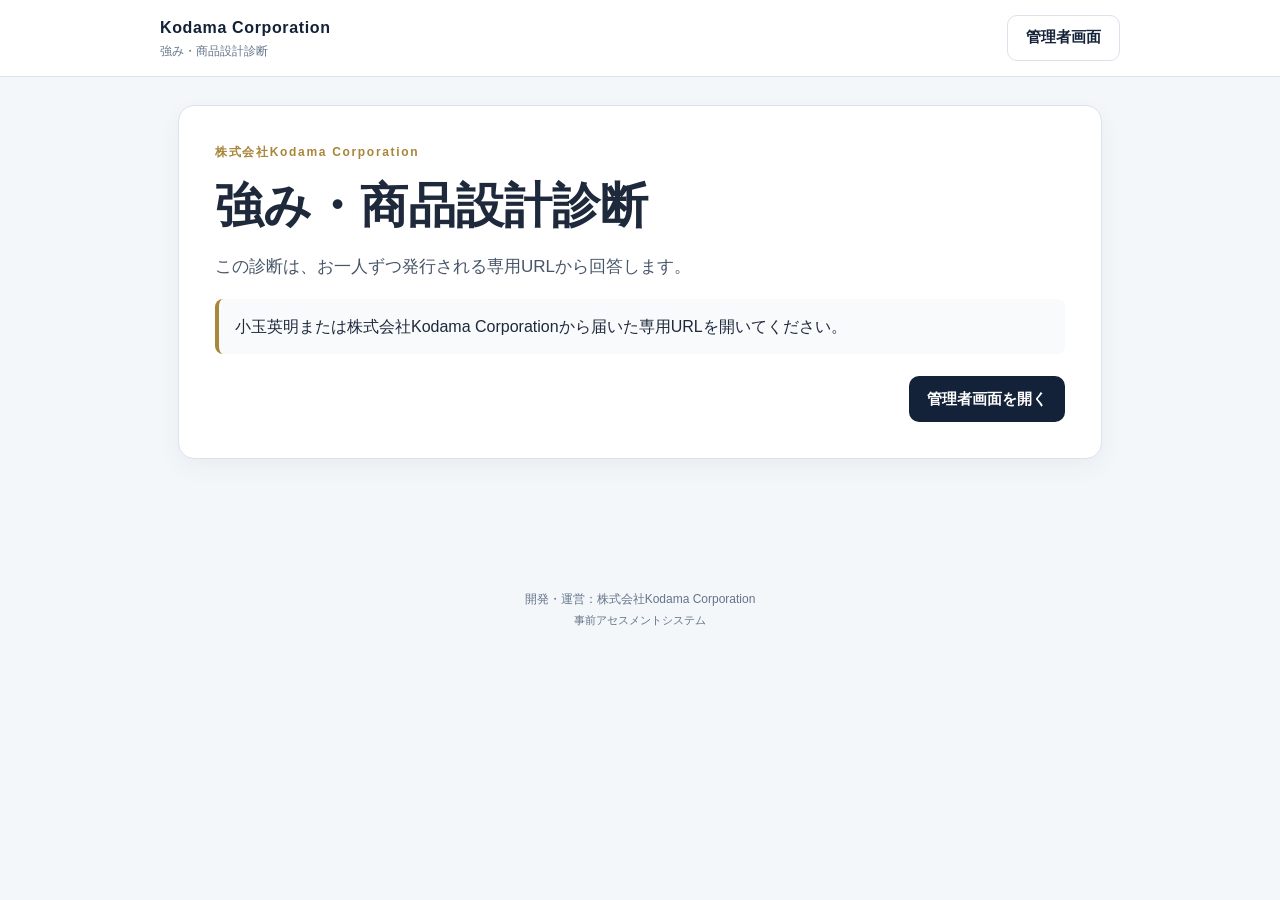
==== index.html @ 5e02e9e6 "Load detailed portrait PDF report" ====
<!doctype html>
<html lang="ja">
<head>
<meta charset="utf-8">
<meta name="viewport" content="width=device-width,initial-scale=1,viewport-fit=cover">
<meta name="robots" content="noindex,nofollow">
<meta http-equiv="Cache-Control" content="no-cache, no-store, must-revalidate">
<meta http-equiv="Pragma" content="no-cache">
<meta http-equiv="Expires" content="0">
<meta name="theme-color" content="#132238">
<title>強み・商品設計診断｜株式会社Kodama Corporation</title>
<link rel="stylesheet" href="styles.css?v=20260724-3">
<link rel="stylesheet" href="styles-addon.css?v=20260727-4">
<script defer src="questions.js?v=20260724-3"></script>
<script defer src="cloud.js?v=20260726-3"></script>
<script defer src="app-core.js?v=20260724-3"></script>
<script defer src="app-forms.js?v=20260727-1"></script>
<script defer src="app-results.js?v=20260726-3"></script>
<script defer src="pdf-report.js?v=20260727-1"></script>
</head>
<body>
<header class="site-header">
  <div><div class="brand">Kodama Corporation</div><div class="service">強み・商品設計診断</div></div>
  <button id="adminBtn" class="ghost" type="button">管理者画面</button>
</header>
<main id="app" class="container">
  <section class="card hero">
    <div class="eyebrow">株式会社Kodama Corporation</div>
    <h1>強み・商品設計診断</h1>
    <p>安全な接続を準備しています。</p>
  </section>
</main>
<footer>開発・運営：株式会社Kodama Corporation<br><span style="font-size:11px">事前アセスメントシステム</span></footer>
<noscript><div class="noscript">この診断にはJavaScriptが必要です。Safariで開いてください。</div></noscript>
</body>
</html>
---- styles.css ----
:root{--navy:#132238;--ink:#1e293b;--muted:#64748b;--line:#dbe2ea;--bg:#f4f7fa;--gold:#a8863a;--white:#fff;--danger:#9f1239}
*{box-sizing:border-box}body{margin:0;font-family:-apple-system,BlinkMacSystemFont,"Segoe UI","Noto Sans JP",sans-serif;background:var(--bg);color:var(--ink);line-height:1.7}
.site-header{position:sticky;top:0;z-index:5;background:rgba(255,255,255,.96);border-bottom:1px solid var(--line);padding:14px max(18px,calc((100vw - 960px)/2));display:flex;align-items:center;justify-content:space-between}.brand{font-weight:700;color:var(--navy);letter-spacing:.04em}.service{font-size:12px;color:var(--muted)}
.container{max-width:960px;margin:28px auto;padding:0 18px 60px}.card{background:var(--white);border:1px solid var(--line);border-radius:16px;padding:24px;box-shadow:0 8px 24px rgba(19,34,56,.05);margin-bottom:18px}.hero{padding:36px}.eyebrow{font-size:12px;letter-spacing:.14em;color:var(--gold);font-weight:700}.hero h1{font-size:clamp(28px,5vw,48px);line-height:1.25;margin:.3em 0}.lead{font-size:17px;color:#475569}.notice{background:#f8fafc;border-left:4px solid var(--gold);padding:14px 16px;border-radius:8px;margin:16px 0}.warning{background:#fff7ed;border-left-color:#c2410c}.progress{height:8px;background:#e2e8f0;border-radius:999px;overflow:hidden;margin:12px 0 24px}.progress>div{height:100%;background:var(--navy)}
button{min-height:46px;border:0;border-radius:10px;padding:12px 18px;font-weight:700;cursor:pointer;background:var(--navy);color:#fff;font-size:15px;touch-action:manipulation;-webkit-tap-highlight-color:transparent}.ghost{background:#fff;color:var(--navy);border:1px solid var(--line)}.secondary{background:#e2e8f0;color:var(--ink)}.danger{background:var(--danger)}.actions{display:flex;gap:10px;flex-wrap:wrap;margin-top:22px;justify-content:space-between}.actions .right{display:flex;gap:10px;flex-wrap:wrap}
label{display:block;font-weight:700;margin:14px 0 6px}input,select,textarea{width:100%;padding:12px 13px;border:1px solid #cbd5e1;border-radius:9px;background:#fff;font:inherit;color:var(--ink)}textarea{min-height:120px;resize:vertical}.grid2{display:grid;grid-template-columns:1fr 1fr;gap:16px}.question{padding:18px 0;border-bottom:1px solid #eef2f7}.question:last-child{border-bottom:0}.qtext{font-weight:700;margin-bottom:10px}.scale{display:grid;grid-template-columns:repeat(5,1fr);gap:7px}.scale label{font-weight:500;margin:0;text-align:center;border:1px solid var(--line);padding:9px 4px;border-radius:9px;font-size:12px;cursor:pointer}.scale input{width:auto;display:block;margin:0 auto 5px}.twenty-row{display:grid;grid-template-columns:42px 1fr;gap:8px;align-items:start;margin:9px 0}.twenty-row span{padding-top:11px;color:var(--muted)}
.result-grid{display:grid;grid-template-columns:1fr 1fr;gap:24px;align-items:center}.score-list{display:grid;gap:10px}.score-item{display:grid;grid-template-columns:1fr 55px;gap:10px;padding:10px 0;border-bottom:1px solid var(--line)}.score-num{font-size:24px;font-weight:800;color:var(--navy);text-align:right}.pill{display:inline-block;padding:3px 8px;border-radius:99px;background:#eef2f7;font-size:12px}.admin-table{width:100%;border-collapse:collapse;font-size:14px}.admin-table th,.admin-table td{text-align:left;padding:10px;border-bottom:1px solid var(--line);vertical-align:top}.admin-table th{color:var(--muted)}.small{font-size:12px;color:var(--muted)}details{border:1px solid var(--line);border-radius:10px;padding:10px 14px;margin:12px 0}summary{font-weight:700;cursor:pointer}.status{font-weight:700;color:var(--gold)}
footer{text-align:center;padding:24px;color:var(--muted);font-size:12px}.noscript{margin:20px;padding:16px;background:#fff7ed}@media(max-width:700px){.grid2,.result-grid{grid-template-columns:1fr}.card{padding:18px}.hero{padding:24px}.scale{grid-template-columns:1fr}.scale label{display:flex;align-items:center;text-align:left;gap:9px}.scale input{margin:0}.admin-table{font-size:12px}.admin-table th:nth-child(3),.admin-table td:nth-child(3){display:none}.site-header{padding-top:max(14px,env(safe-area-inset-top))}}
@media print{.site-header,footer,.no-print,.actions{display:none!important}body{background:#fff}.container{max-width:none;margin:0;padding:0}.card{box-shadow:none;border:0}.admin-only{display:none!important}}

.cloud-state{font-size:12px;color:var(--muted);text-align:right;margin-top:-34px;margin-bottom:12px}
.button-link{display:inline-flex;align-items:center;justify-content:center;min-height:46px;border-radius:10px;padding:12px 18px;font-weight:700;text-decoration:none;background:#e2e8f0;color:var(--ink)}
.issued-card{border-color:#c8b06b;background:#fffdf7}
button:disabled{opacity:.55;cursor:wait}
@media(max-width:700px){.cloud-state{margin-top:0;text-align:left}.issued-card input{font-size:12px}}
---- styles-addon.css ----
.cloud-state{font-size:12px;color:var(--muted);text-align:right;margin-top:-34px;margin-bottom:12px}
.button-link{display:inline-flex;align-items:center;justify-content:center;min-height:46px;border-radius:10px;padding:12px 18px;font-weight:700;text-decoration:none;background:#e2e8f0;color:var(--ink)}
.issued-card{border-color:#c8b06b;background:#fffdf7}
button:disabled{opacity:.55;cursor:wait}
.pdf-sheet{display:none}
@media(max-width:700px){.cloud-state{margin-top:0;text-align:left}.issued-card input{font-size:12px}}

.admin-hero,.detail-head,.admin-list-head{display:flex;align-items:flex-start;justify-content:space-between;gap:24px}
.admin-primary-actions,.admin-filters,.detail-actions,.row-actions,.url-box{display:flex;align-items:center;gap:10px;flex-wrap:wrap}
.admin-stats{display:grid;grid-template-columns:repeat(4,minmax(0,1fr));gap:14px;margin:18px 0}
.stat-card{background:#fff;border:1px solid #dbe2ea;border-radius:14px;padding:18px 20px;box-shadow:0 8px 22px rgba(19,34,56,.05)}
.stat-card span{display:block;color:var(--muted);font-size:13px;margin-bottom:8px}
.stat-card strong{display:block;color:var(--ink);font-size:30px;line-height:1}
.admin-filters input{min-width:280px}
.admin-filters select{min-height:46px;border:1px solid #cbd5e1;border-radius:10px;background:#fff;padding:0 36px 0 12px;color:var(--ink)}
.admin-table-wrap{overflow:auto;margin-top:16px}
.admin-table{min-width:980px}
.row-actions{justify-content:flex-end}
.danger-button{background:#fff;color:#9f2f2f;border:1px solid #e2b8b8}
.danger-button:hover{background:#fff5f5}
.status-badge{display:inline-flex;align-items:center;border-radius:999px;padding:5px 10px;font-size:12px;font-weight:700;white-space:nowrap}
.status-completed{background:#e8f6ef;color:#216e49}
.status-in_progress{background:#fff4d6;color:#875f00}
.status-pending{background:#eef2f7;color:#526174}
.url-box input{flex:1;min-width:260px}
.admin-empty{text-align:center;padding:36px 12px;color:var(--muted)}
.detail-card{scroll-margin-top:20px}
.detail-actions{padding:12px 0 22px;border-bottom:1px solid #e2e8f0;margin-bottom:24px}
.sr-only{position:absolute!important;width:1px!important;height:1px!important;padding:0!important;margin:-1px!important;overflow:hidden!important;clip:rect(0,0,0,0)!important;white-space:nowrap!important;border:0!important}
@media(max-width:860px){
  .admin-stats{grid-template-columns:repeat(2,minmax(0,1fr))}
  .admin-hero,.admin-list-head{display:block}
  .admin-primary-actions,.admin-filters{margin-top:16px}
  .admin-filters input{min-width:0;width:100%}
}
@media(max-width:520px){
  .admin-stats{gap:10px}
  .stat-card{padding:14px}
  .stat-card strong{font-size:26px}
  .admin-primary-actions>*{flex:1}
  .url-box{display:block}
  .url-box input,.url-box button{width:100%;margin-top:8px}
}

@media print{
  @page{size:A4 portrait;margin:5mm}
  html,body{width:210mm!important;height:297mm!important;margin:0!important;padding:0!important;background:#fff!important;overflow:hidden!important;-webkit-print-color-adjust:exact!important;print-color-adjust:exact!important}
  body>*:not(.pdf-sheet){display:none!important}
  .pdf-sheet{display:grid!important;grid-template-rows:auto 69mm 1fr auto;width:200mm!important;height:287mm!important;margin:0!important;padding:4.5mm 5mm 3.5mm!important;background:#fff!important;color:#162033!important;font-family:-apple-system,BlinkMacSystemFont,"Hiragino Sans","Yu Gothic",sans-serif!important;box-sizing:border-box!important;overflow:hidden!important;page-break-after:avoid!important;break-after:avoid-page!important}
  .pdf-header{display:flex;align-items:flex-end;justify-content:space-between;gap:8mm;padding-bottom:2.5mm;border-bottom:1.2px solid #132238}
  .pdf-kicker{font-size:6.7pt;font-weight:800;letter-spacing:.16em;color:#9b7a32}
  .pdf-header h1{margin:1mm 0 0!important;font-size:16.5pt!important;line-height:1.05!important;color:#132238!important}
  .pdf-person{text-align:right;line-height:1.25}
  .pdf-person strong{display:block;font-size:11.5pt;color:#132238}
  .pdf-person span{display:block;margin-top:.8mm;font-size:7pt;color:#526174}
  .pdf-overview{display:grid;grid-template-columns:1.25fr .75fr;gap:4mm;align-items:center;padding:2.2mm 0 2.5mm;border-bottom:1px solid #cbd5e1;min-height:0}
  .pdf-radar-wrap{height:64mm;display:flex;align-items:center;justify-content:center;overflow:hidden}
  .pdf-radar{width:79mm!important;height:65mm!important;max-width:none!important;display:block!important}
  .pdf-score-panel{align-self:stretch;padding:2mm 2.5mm;background:#f7f9fc;border:1px solid #dbe2ea;border-radius:2.5mm}
  .pdf-score-panel h2{margin:0 0 1mm!important;font-size:9.5pt!important;color:#132238}
  .pdf-score-row{display:flex;align-items:center;justify-content:space-between;padding:1mm 0;border-bottom:1px solid #dbe2ea;font-size:7.4pt}
  .pdf-score-row:last-of-type{border-bottom:0}
  .pdf-score-row>span{font-weight:700}
  .pdf-score-row>div{display:flex;align-items:baseline;gap:1.5mm}
  .pdf-score-row strong{font-size:13pt;line-height:1;color:#132238}
  .pdf-score-row small{font-size:6.4pt;color:#64748b}
  .pdf-score-panel>p{margin:1.5mm 0 0!important;font-size:6.25pt!important;line-height:1.35!important;color:#526174}
  .pdf-trait-grid{display:grid;grid-template-columns:1fr 1fr;grid-template-rows:repeat(3,minmax(0,1fr));gap:2.2mm;padding:2.5mm 0;min-height:0;overflow:hidden}
  .pdf-trait-card{display:flex;flex-direction:column;min-height:0;padding:2.1mm 2.3mm;border:1px solid #d3dae5;border-radius:2.4mm;background:#fff;overflow:hidden;break-inside:avoid!important;page-break-inside:avoid!important}
  .pdf-trait-card:last-child{grid-column:1 / -1}
  .pdf-trait-head{display:flex;align-items:center;justify-content:space-between;gap:2mm;padding-bottom:1mm;border-bottom:1px solid #e2e8f0}
  .pdf-trait-head h2{margin:0!important;font-size:9.3pt!important;line-height:1!important;color:#132238}
  .pdf-score{display:flex;align-items:baseline;gap:1.2mm}
  .pdf-score strong{font-size:13pt;line-height:1;color:#132238}
  .pdf-score span{font-size:6.2pt;font-weight:700;color:#9b7a32}
  .pdf-summary{margin:1.1mm 0!important;font-size:6.35pt!important;line-height:1.35!important;color:#344256}
  .pdf-high-low{display:grid;grid-template-columns:1fr 1fr;gap:2mm;min-height:0}
  .pdf-high-low section{min-width:0}
  .pdf-high-low h3{margin:0 0 .7mm!important;padding:.55mm 1mm;background:#eef2f7;border-radius:1mm;font-size:6.7pt!important;line-height:1.15!important;color:#132238}
  .pdf-high-low p{margin:.45mm 0!important;font-size:5.8pt!important;line-height:1.32!important;color:#263549}
  .pdf-high-low b{color:#132238}
  .pdf-trait-card:last-child .pdf-summary{font-size:6.45pt!important}
  .pdf-trait-card:last-child .pdf-high-low p{font-size:6pt!important}
  .pdf-footer{display:flex;align-items:flex-end;justify-content:space-between;gap:5mm;padding-top:1.6mm;border-top:1px solid #cbd5e1;font-size:5.6pt;line-height:1.3;color:#64748b}
  .pdf-footer span{max-width:137mm}
  .pdf-footer strong{white-space:nowrap;color:#344256}
  .pdf-sheet,.pdf-header,.pdf-overview,.pdf-trait-grid,.pdf-trait-card,.pdf-footer{break-inside:avoid!important;page-break-inside:avoid!important}
}
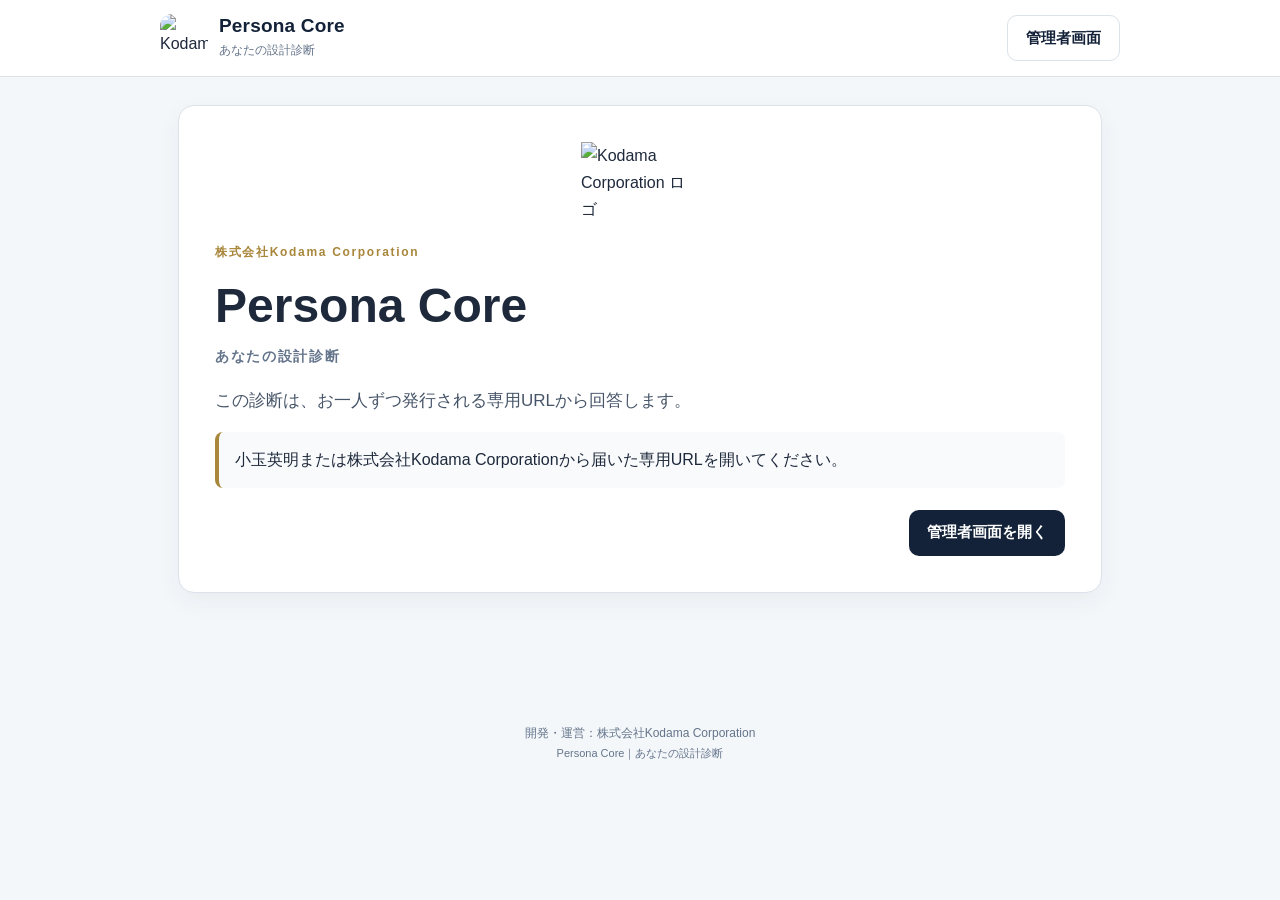
==== commit c555eba7: "Rename diagnosis to Persona Core" ====
--- a/index.html
+++ b/index.html
@@ -8,29 +8,32 @@
 <meta http-equiv="Pragma" content="no-cache">
 <meta http-equiv="Expires" content="0">
 <meta name="theme-color" content="#132238">
-<title>強み・商品設計診断｜株式会社Kodama Corporation</title>
+<title>Persona Core｜あなたの設計診断｜株式会社Kodama Corporation</title>
 <link rel="stylesheet" href="styles.css?v=20260724-3">
-<link rel="stylesheet" href="styles-addon.css?v=20260727-4">
+<link rel="stylesheet" href="styles-addon.css?v=20260728-1">
 <script defer src="questions.js?v=20260724-3"></script>
 <script defer src="cloud.js?v=20260726-3"></script>
 <script defer src="app-core.js?v=20260724-3"></script>
 <script defer src="app-forms.js?v=20260727-1"></script>
 <script defer src="app-results.js?v=20260726-3"></script>
-<script defer src="pdf-report.js?v=20260727-1"></script>
+<script defer src="pdf-report.js?v=20260728-1"></script>
+<script defer src="analysis-export.js?v=20260728-1"></script>
+<script defer src="branding.js?v=20260728-1"></script>
 </head>
 <body>
 <header class="site-header">
-  <div><div class="brand">Kodama Corporation</div><div class="service">強み・商品設計診断</div></div>
+  <div><div class="brand">Persona Core</div><div class="service">あなたの設計診断</div></div>
   <button id="adminBtn" class="ghost" type="button">管理者画面</button>
 </header>
 <main id="app" class="container">
   <section class="card hero">
     <div class="eyebrow">株式会社Kodama Corporation</div>
-    <h1>強み・商品設計診断</h1>
+    <h1>Persona Core</h1>
+    <div class="persona-hero-subtitle">あなたの設計診断</div>
     <p>安全な接続を準備しています。</p>
   </section>
 </main>
-<footer>開発・運営：株式会社Kodama Corporation<br><span style="font-size:11px">事前アセスメントシステム</span></footer>
+<footer>開発・運営：株式会社Kodama Corporation<br><span style="font-size:11px">Persona Core｜あなたの設計診断</span></footer>
 <noscript><div class="noscript">この診断にはJavaScriptが必要です。Safariで開いてください。</div></noscript>
 </body>
-</html>+</html>
--- a/styles-addon.css
+++ b/styles-addon.css
@@ -3,7 +3,17 @@
 .issued-card{border-color:#c8b06b;background:#fffdf7}
 button:disabled{opacity:.55;cursor:wait}
 .pdf-sheet{display:none}
-@media(max-width:700px){.cloud-state{margin-top:0;text-align:left}.issued-card input{font-size:12px}}
+
+.persona-site-brand{display:flex;align-items:center;gap:11px;min-width:0}
+.persona-header-logo{width:48px;height:48px;border-radius:12px;object-fit:contain;background:#fff;flex:0 0 auto}
+.persona-site-brand .brand{font-size:19px;line-height:1.05;letter-spacing:.01em}
+.persona-site-brand .service{font-size:12px;margin-top:4px;color:var(--muted)}
+.persona-hero-logo{display:block;width:118px;height:auto;margin:0 auto 18px;object-fit:contain}
+.persona-hero-subtitle{margin:-6px 0 18px;font-size:14px;letter-spacing:.12em;color:var(--muted);font-weight:600}
+.analysis-copy-button{background:#132238;color:#fff;border-color:#132238}
+.analysis-export-dialog{position:fixed;z-index:9999;left:50%;top:50%;transform:translate(-50%,-50%);width:min(860px,calc(100vw - 28px));max-height:calc(100vh - 28px);margin:0!important;overflow:auto;box-shadow:0 24px 80px rgba(15,23,42,.28)}
+.analysis-export-dialog textarea{min-height:56vh;font-family:ui-monospace,SFMono-Regular,Menlo,Consolas,monospace;font-size:13px;line-height:1.55}
+.analysis-dialog-head{display:flex;align-items:flex-start;justify-content:space-between;gap:20px}
 
 .admin-hero,.detail-head,.admin-list-head{display:flex;align-items:flex-start;justify-content:space-between;gap:24px}
 .admin-primary-actions,.admin-filters,.detail-actions,.row-actions,.url-box{display:flex;align-items:center;gap:10px;flex-wrap:wrap}
@@ -27,11 +37,20 @@
 .detail-card{scroll-margin-top:20px}
 .detail-actions{padding:12px 0 22px;border-bottom:1px solid #e2e8f0;margin-bottom:24px}
 .sr-only{position:absolute!important;width:1px!important;height:1px!important;padding:0!important;margin:-1px!important;overflow:hidden!important;clip:rect(0,0,0,0)!important;white-space:nowrap!important;border:0!important}
+
 @media(max-width:860px){
   .admin-stats{grid-template-columns:repeat(2,minmax(0,1fr))}
   .admin-hero,.admin-list-head{display:block}
   .admin-primary-actions,.admin-filters{margin-top:16px}
   .admin-filters input{min-width:0;width:100%}
+}
+@media(max-width:700px){
+  .cloud-state{margin-top:0;text-align:left}
+  .issued-card input{font-size:12px}
+  .persona-header-logo{width:42px;height:42px}
+  .persona-site-brand .brand{font-size:17px}
+  .persona-site-brand .service{font-size:11px}
+  .persona-hero-logo{width:104px}
 }
 @media(max-width:520px){
   .admin-stats{gap:10px}
@@ -40,48 +59,57 @@
   .admin-primary-actions>*{flex:1}
   .url-box{display:block}
   .url-box input,.url-box button{width:100%;margin-top:8px}
+  .detail-actions>*{width:100%}
+  .analysis-copy-button{order:-1}
 }
 
 @media print{
-  @page{size:A4 portrait;margin:5mm}
-  html,body{width:210mm!important;height:297mm!important;margin:0!important;padding:0!important;background:#fff!important;overflow:hidden!important;-webkit-print-color-adjust:exact!important;print-color-adjust:exact!important}
+  @page{size:A4 portrait;margin:0}
+  html,body{width:210mm!important;height:296mm!important;min-height:0!important;margin:0!important;padding:0!important;background:#fff!important;overflow:hidden!important;-webkit-print-color-adjust:exact!important;print-color-adjust:exact!important}
   body>*:not(.pdf-sheet){display:none!important}
-  .pdf-sheet{display:grid!important;grid-template-rows:auto 69mm 1fr auto;width:200mm!important;height:287mm!important;margin:0!important;padding:4.5mm 5mm 3.5mm!important;background:#fff!important;color:#162033!important;font-family:-apple-system,BlinkMacSystemFont,"Hiragino Sans","Yu Gothic",sans-serif!important;box-sizing:border-box!important;overflow:hidden!important;page-break-after:avoid!important;break-after:avoid-page!important}
-  .pdf-header{display:flex;align-items:flex-end;justify-content:space-between;gap:8mm;padding-bottom:2.5mm;border-bottom:1.2px solid #132238}
-  .pdf-kicker{font-size:6.7pt;font-weight:800;letter-spacing:.16em;color:#9b7a32}
-  .pdf-header h1{margin:1mm 0 0!important;font-size:16.5pt!important;line-height:1.05!important;color:#132238!important}
-  .pdf-person{text-align:right;line-height:1.25}
+  .pdf-sheet{display:grid!important;position:absolute!important;inset:0 auto auto 0!important;grid-template-rows:auto 68mm 1fr auto;width:210mm!important;height:296mm!important;min-height:0!important;margin:0!important;padding:5.5mm 6mm 4mm!important;background:#fff!important;color:#162033!important;font-family:-apple-system,BlinkMacSystemFont,"Hiragino Sans","Yu Gothic",sans-serif!important;box-sizing:border-box!important;overflow:hidden!important;page-break-before:avoid!important;page-break-after:auto!important;break-before:avoid-page!important;break-after:auto!important}
+  .pdf-header{display:flex;align-items:center;justify-content:space-between;gap:7mm;padding-bottom:2.3mm;border-bottom:1.2px solid #132238;min-height:17mm}
+  .pdf-brand{display:flex;align-items:center;gap:3mm;min-width:0}
+  .pdf-logo-mark{width:14mm!important;height:14mm!important;object-fit:contain!important;border-radius:2mm}
+  .pdf-brand-text{min-width:0}
+  .pdf-kicker{font-size:8pt;font-weight:900;letter-spacing:.14em;color:#173d7a;line-height:1}
+  .pdf-subtitle{margin-top:.7mm;font-size:6.4pt;font-weight:700;letter-spacing:.08em;color:#64748b;line-height:1}
+  .pdf-header h1{margin:1.2mm 0 0!important;font-size:13pt!important;line-height:1.05!important;color:#132238!important}
+  .pdf-person{text-align:right;line-height:1.25;flex:0 0 auto}
   .pdf-person strong{display:block;font-size:11.5pt;color:#132238}
   .pdf-person span{display:block;margin-top:.8mm;font-size:7pt;color:#526174}
-  .pdf-overview{display:grid;grid-template-columns:1.25fr .75fr;gap:4mm;align-items:center;padding:2.2mm 0 2.5mm;border-bottom:1px solid #cbd5e1;min-height:0}
-  .pdf-radar-wrap{height:64mm;display:flex;align-items:center;justify-content:center;overflow:hidden}
-  .pdf-radar{width:79mm!important;height:65mm!important;max-width:none!important;display:block!important}
+  .pdf-overview{display:grid;grid-template-columns:1.25fr .75fr;gap:4mm;align-items:center;padding:2mm 0 2.3mm;border-bottom:1px solid #cbd5e1;min-height:0}
+  .pdf-radar-wrap{height:63mm;display:flex;align-items:center;justify-content:center;overflow:hidden}
+  .pdf-radar{width:79mm!important;height:64mm!important;max-width:none!important;display:block!important}
   .pdf-score-panel{align-self:stretch;padding:2mm 2.5mm;background:#f7f9fc;border:1px solid #dbe2ea;border-radius:2.5mm}
   .pdf-score-panel h2{margin:0 0 1mm!important;font-size:9.5pt!important;color:#132238}
-  .pdf-score-row{display:flex;align-items:center;justify-content:space-between;padding:1mm 0;border-bottom:1px solid #dbe2ea;font-size:7.4pt}
+  .pdf-score-row{display:flex;align-items:center;justify-content:space-between;padding:1mm 0;border-bottom:1px solid #dbe2ea;font-size:7.5pt}
   .pdf-score-row:last-of-type{border-bottom:0}
   .pdf-score-row>span{font-weight:700}
   .pdf-score-row>div{display:flex;align-items:baseline;gap:1.5mm}
   .pdf-score-row strong{font-size:13pt;line-height:1;color:#132238}
   .pdf-score-row small{font-size:6.4pt;color:#64748b}
-  .pdf-score-panel>p{margin:1.5mm 0 0!important;font-size:6.25pt!important;line-height:1.35!important;color:#526174}
-  .pdf-trait-grid{display:grid;grid-template-columns:1fr 1fr;grid-template-rows:repeat(3,minmax(0,1fr));gap:2.2mm;padding:2.5mm 0;min-height:0;overflow:hidden}
+  .pdf-score-panel>p{margin:1.4mm 0 0!important;font-size:6.35pt!important;line-height:1.38!important;color:#526174}
+  .pdf-trait-grid{display:grid;grid-template-columns:1fr 1fr;grid-template-rows:1fr 1fr .78fr;gap:2.2mm;padding:2.5mm 0;min-height:0;overflow:hidden}
   .pdf-trait-card{display:flex;flex-direction:column;min-height:0;padding:2.1mm 2.3mm;border:1px solid #d3dae5;border-radius:2.4mm;background:#fff;overflow:hidden;break-inside:avoid!important;page-break-inside:avoid!important}
-  .pdf-trait-card:last-child{grid-column:1 / -1}
+  .pdf-trait-card:last-child{grid-column:1 / -1;padding-top:2mm;padding-bottom:2mm}
   .pdf-trait-head{display:flex;align-items:center;justify-content:space-between;gap:2mm;padding-bottom:1mm;border-bottom:1px solid #e2e8f0}
-  .pdf-trait-head h2{margin:0!important;font-size:9.3pt!important;line-height:1!important;color:#132238}
+  .pdf-trait-head h2{margin:0!important;font-size:9.6pt!important;line-height:1!important;color:#132238}
   .pdf-score{display:flex;align-items:baseline;gap:1.2mm}
-  .pdf-score strong{font-size:13pt;line-height:1;color:#132238}
-  .pdf-score span{font-size:6.2pt;font-weight:700;color:#9b7a32}
-  .pdf-summary{margin:1.1mm 0!important;font-size:6.35pt!important;line-height:1.35!important;color:#344256}
+  .pdf-score strong{font-size:13.5pt;line-height:1;color:#132238}
+  .pdf-score span{font-size:6.4pt;font-weight:700;color:#9b7a32}
+  .pdf-summary{margin:1.1mm 0 .8mm!important;font-size:6.7pt!important;line-height:1.38!important;color:#344256}
+  .pdf-current{margin:0 0 1mm!important;padding:1mm 1.2mm;background:#fffaf0;border-left:2px solid #a8863a;border-radius:1mm;font-size:6.15pt!important;line-height:1.35!important;color:#344256}
+  .pdf-current b{color:#765b1d}
   .pdf-high-low{display:grid;grid-template-columns:1fr 1fr;gap:2mm;min-height:0}
   .pdf-high-low section{min-width:0}
-  .pdf-high-low h3{margin:0 0 .7mm!important;padding:.55mm 1mm;background:#eef2f7;border-radius:1mm;font-size:6.7pt!important;line-height:1.15!important;color:#132238}
-  .pdf-high-low p{margin:.45mm 0!important;font-size:5.8pt!important;line-height:1.32!important;color:#263549}
+  .pdf-high-low h3{margin:0 0 .7mm!important;padding:.6mm 1mm;background:#eef2f7;border-radius:1mm;font-size:6.9pt!important;line-height:1.15!important;color:#132238}
+  .pdf-high-low p{margin:.5mm 0!important;font-size:6.05pt!important;line-height:1.34!important;color:#263549}
   .pdf-high-low b{color:#132238}
-  .pdf-trait-card:last-child .pdf-summary{font-size:6.45pt!important}
-  .pdf-trait-card:last-child .pdf-high-low p{font-size:6pt!important}
-  .pdf-footer{display:flex;align-items:flex-end;justify-content:space-between;gap:5mm;padding-top:1.6mm;border-top:1px solid #cbd5e1;font-size:5.6pt;line-height:1.3;color:#64748b}
+  .pdf-trait-card:last-child .pdf-summary{font-size:6.8pt!important;margin-bottom:.7mm!important}
+  .pdf-trait-card:last-child .pdf-current{font-size:6.25pt!important;margin-bottom:.8mm!important}
+  .pdf-trait-card:last-child .pdf-high-low p{font-size:6.2pt!important}
+  .pdf-footer{display:flex;align-items:flex-end;justify-content:space-between;gap:5mm;padding-top:1.6mm;border-top:1px solid #cbd5e1;font-size:5.7pt;line-height:1.3;color:#64748b}
   .pdf-footer span{max-width:137mm}
   .pdf-footer strong{white-space:nowrap;color:#344256}
   .pdf-sheet,.pdf-header,.pdf-overview,.pdf-trait-grid,.pdf-trait-card,.pdf-footer{break-inside:avoid!important;page-break-inside:avoid!important}
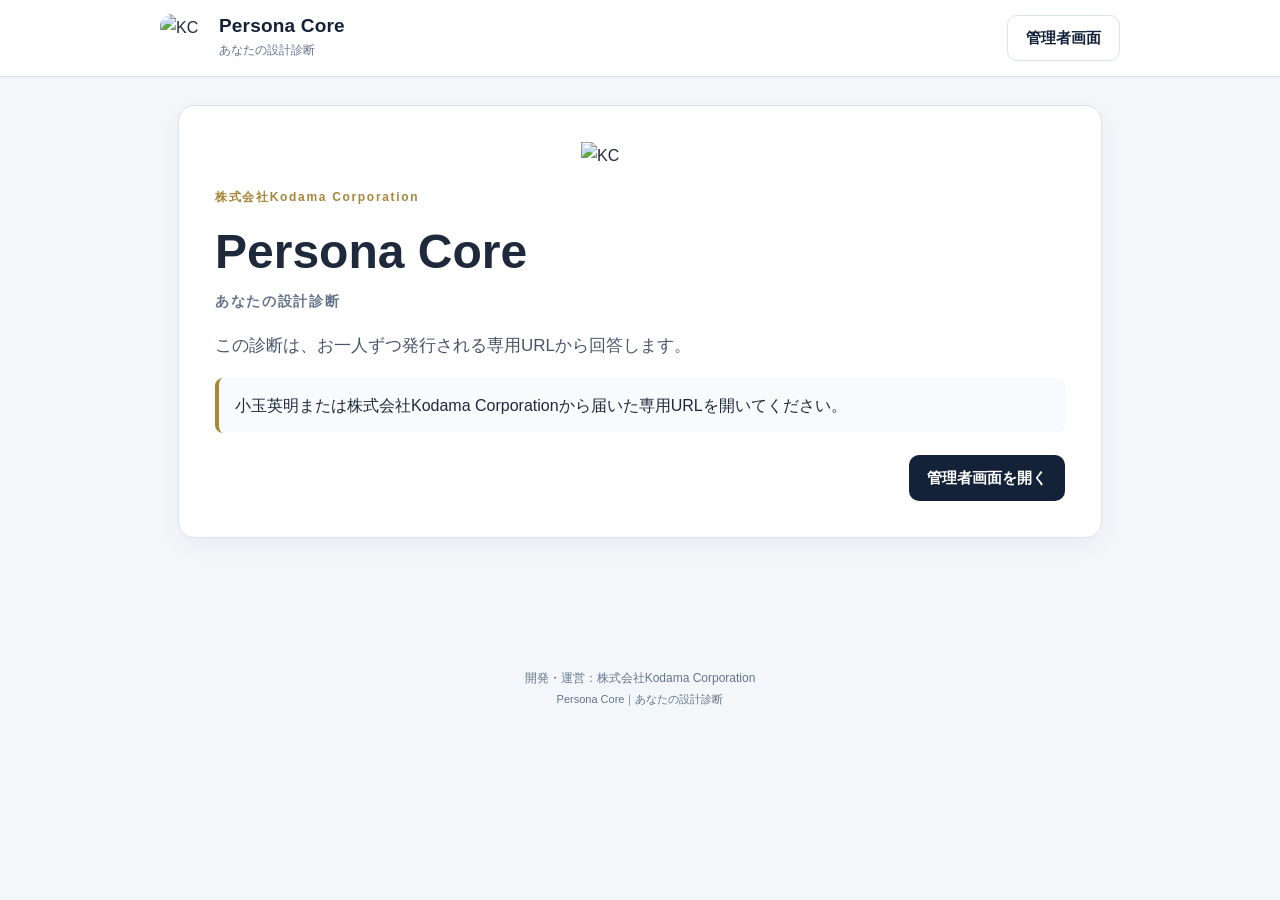
==== commit 1634ac40: "Bust Persona Core logo cache" ====
--- a/index.html
+++ b/index.html
@@ -18,7 +18,7 @@
 <script defer src="app-results.js?v=20260726-3"></script>
 <script defer src="pdf-report.js?v=20260728-1"></script>
 <script defer src="analysis-export.js?v=20260728-1"></script>
-<script defer src="branding.js?v=20260728-1"></script>
+<script defer src="branding.js?v=20260728-4"></script>
 </head>
 <body>
 <header class="site-header">
@@ -36,4 +36,4 @@
 <footer>開発・運営：株式会社Kodama Corporation<br><span style="font-size:11px">Persona Core｜あなたの設計診断</span></footer>
 <noscript><div class="noscript">この診断にはJavaScriptが必要です。Safariで開いてください。</div></noscript>
 </body>
-</html>
+</html>
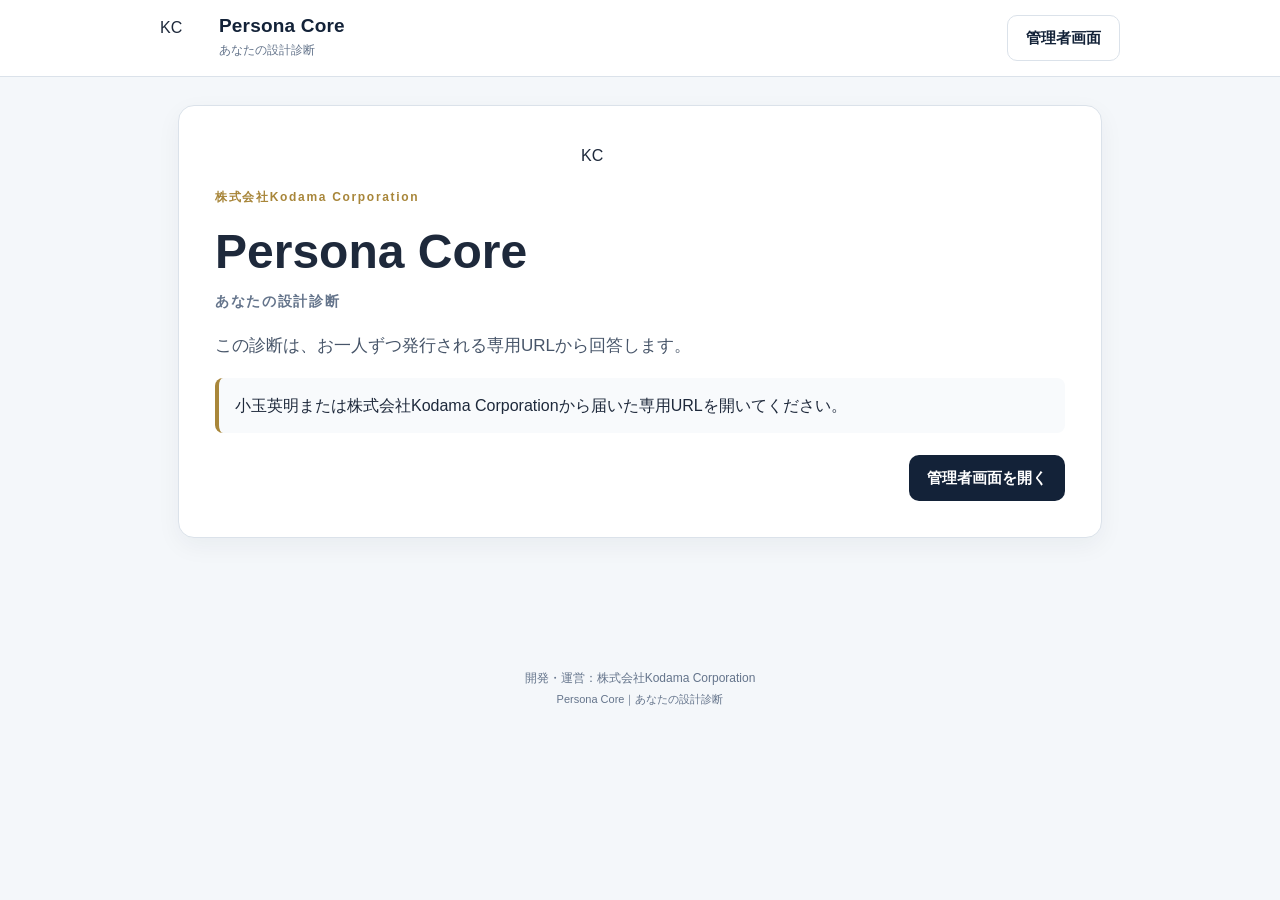
==== commit d6cfe13f: "Stabilize Persona Core audit findings" ====
--- a/index.html
+++ b/index.html
@@ -10,15 +10,15 @@
 <meta name="theme-color" content="#132238">
 <title>Persona Core｜あなたの設計診断｜株式会社Kodama Corporation</title>
 <link rel="stylesheet" href="styles.css?v=20260724-3">
-<link rel="stylesheet" href="styles-addon.css?v=20260728-1">
+<link rel="stylesheet" href="styles-addon.css?v=20260728-2">
 <script defer src="questions.js?v=20260724-3"></script>
 <script defer src="cloud.js?v=20260726-3"></script>
-<script defer src="app-core.js?v=20260724-3"></script>
+<script defer src="app-core.js?v=20260728-2"></script>
 <script defer src="app-forms.js?v=20260727-1"></script>
-<script defer src="app-results.js?v=20260726-3"></script>
-<script defer src="pdf-report.js?v=20260728-1"></script>
-<script defer src="analysis-export.js?v=20260728-1"></script>
-<script defer src="branding.js?v=20260728-4"></script>
+<script defer src="app-results.js?v=20260728-2"></script>
+<script defer src="pdf-report.js?v=20260728-5"></script>
+<script defer src="analysis-export.js?v=20260728-2"></script>
+<script defer src="branding.js?v=20260728-5"></script>
 </head>
 <body>
 <header class="site-header">
@@ -36,4 +36,5 @@
 <footer>開発・運営：株式会社Kodama Corporation<br><span style="font-size:11px">Persona Core｜あなたの設計診断</span></footer>
 <noscript><div class="noscript">この診断にはJavaScriptが必要です。Safariで開いてください。</div></noscript>
 </body>
-</html>+</html>
+
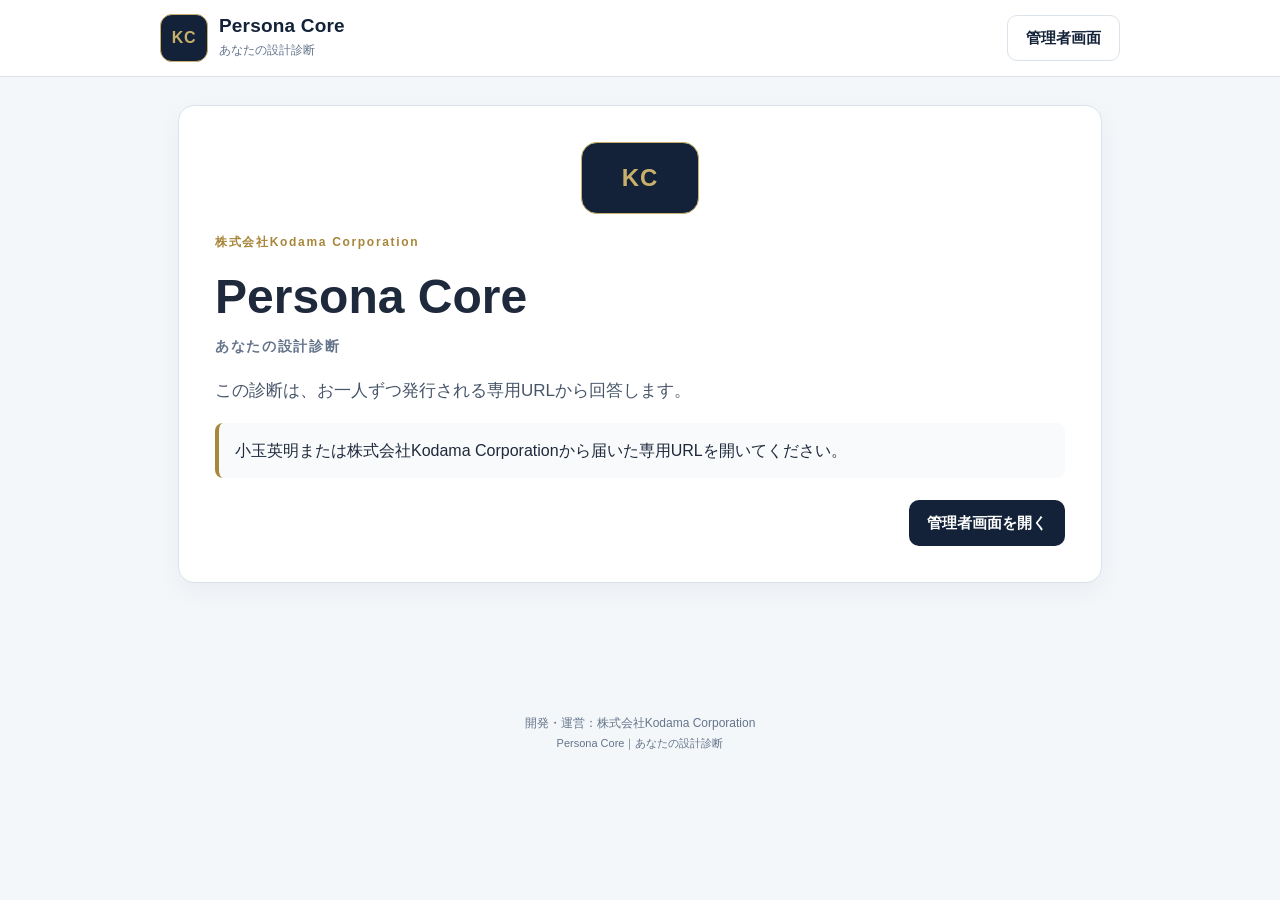
==== commit 2fe109e2: "Preserve drafts across network failures" ====
--- a/index.html
+++ b/index.html
@@ -13,7 +13,7 @@
 <link rel="stylesheet" href="styles-addon.css?v=20260728-2">
 <script defer src="questions.js?v=20260724-3"></script>
 <script defer src="cloud.js?v=20260726-3"></script>
-<script defer src="app-core.js?v=20260728-2"></script>
+<script defer src="app-core.js?v=20260728-3"></script>
 <script defer src="app-forms.js?v=20260727-1"></script>
 <script defer src="app-results.js?v=20260728-2"></script>
 <script defer src="pdf-report.js?v=20260728-5"></script>
--- a/styles-addon.css
+++ b/styles-addon.css
@@ -6,9 +6,11 @@
 
 .persona-site-brand{display:flex;align-items:center;gap:11px;min-width:0}
 .persona-header-logo{width:48px;height:48px;border-radius:12px;object-fit:contain;background:#fff;flex:0 0 auto}
+.persona-logo-fallback{display:inline-flex;align-items:center;justify-content:center;background:#132238;color:#c8b06b;border:1px solid #c8b06b;font-weight:900;letter-spacing:.04em}
 .persona-site-brand .brand{font-size:19px;line-height:1.05;letter-spacing:.01em}
 .persona-site-brand .service{font-size:12px;margin-top:4px;color:var(--muted)}
 .persona-hero-logo{display:block;width:118px;height:auto;margin:0 auto 18px;object-fit:contain}
+.persona-hero-logo.persona-logo-fallback{display:flex;height:72px;border-radius:16px;font-size:24px}
 .persona-hero-subtitle{margin:-6px 0 18px;font-size:14px;letter-spacing:.12em;color:var(--muted);font-weight:600}
 .analysis-copy-button{background:#132238;color:#fff;border-color:#132238}
 .analysis-export-dialog{position:fixed;z-index:9999;left:50%;top:50%;transform:translate(-50%,-50%);width:min(860px,calc(100vw - 28px));max-height:calc(100vh - 28px);margin:0!important;overflow:auto;box-shadow:0 24px 80px rgba(15,23,42,.28)}
@@ -71,6 +73,7 @@
   .pdf-header{display:flex;align-items:center;justify-content:space-between;gap:7mm;padding-bottom:2.3mm;border-bottom:1.2px solid #132238;min-height:17mm}
   .pdf-brand{display:flex;align-items:center;gap:3mm;min-width:0}
   .pdf-logo-mark{width:14mm!important;height:14mm!important;object-fit:contain!important;border-radius:2mm}
+  .pdf-logo-fallback{display:flex!important;align-items:center;justify-content:center;background:#132238!important;color:#c8b06b!important;border:1px solid #c8b06b!important;font-size:12pt!important;font-weight:900!important;letter-spacing:.04em}
   .pdf-brand-text{min-width:0}
   .pdf-kicker{font-size:8pt;font-weight:900;letter-spacing:.14em;color:#173d7a;line-height:1}
   .pdf-subtitle{margin-top:.7mm;font-size:6.4pt;font-weight:700;letter-spacing:.08em;color:#64748b;line-height:1}
@@ -114,3 +117,4 @@
   .pdf-footer strong{white-space:nowrap;color:#344256}
   .pdf-sheet,.pdf-header,.pdf-overview,.pdf-trait-grid,.pdf-trait-card,.pdf-footer{break-inside:avoid!important;page-break-inside:avoid!important}
 }
+
